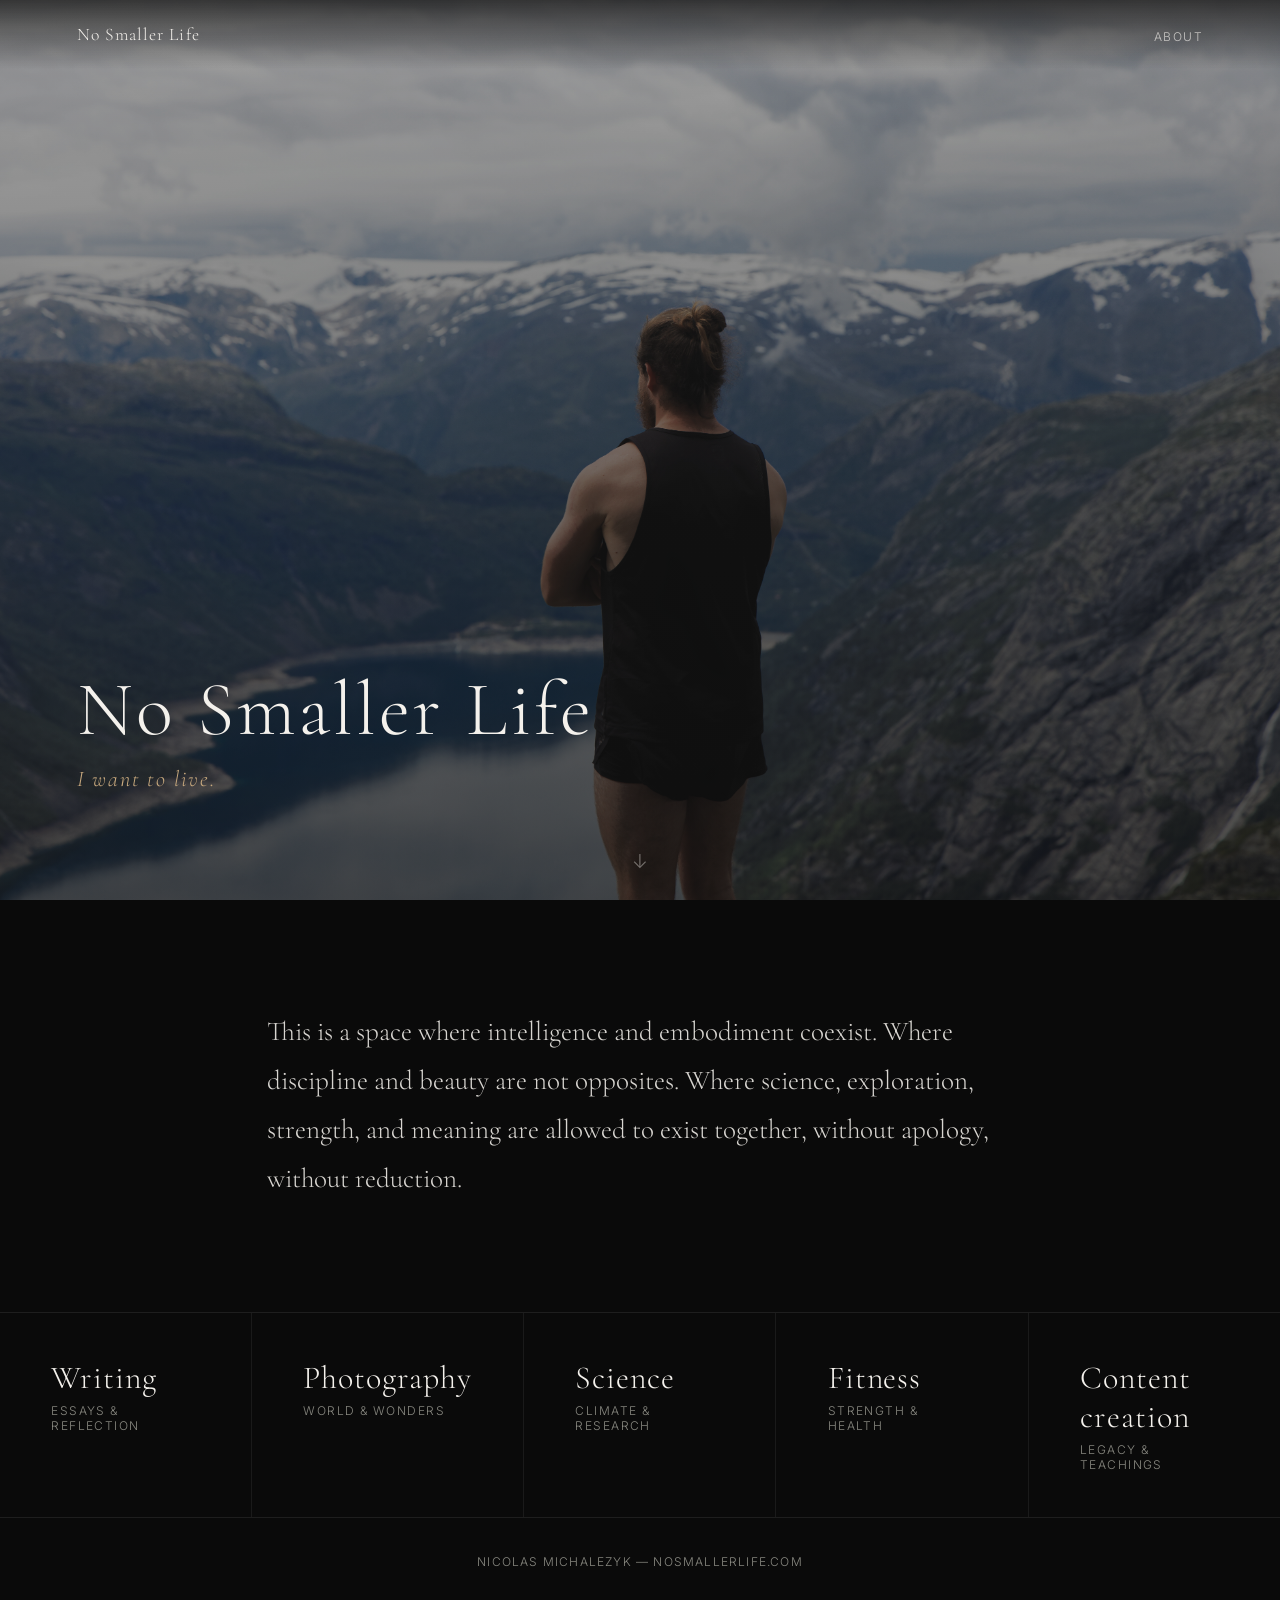
==== index.html @ 2b85eb11 "first commit" ====
<!DOCTYPE html>
<html lang="en">
<head>
    <meta charset="UTF-8">
    <meta name="viewport" content="width=device-width, initial-scale=1.0">
    <title>No Smaller Life</title>
    <link rel="stylesheet" href="style.css">
    <link href="https://fonts.googleapis.com/css2?family=Cormorant+Garamond:ital,wght@0,300;0,400;1,300;1,400&family=Inter:wght@300;400&display=swap" rel="stylesheet">
</head>
<body>

<nav class="nav">
    <a href="index.html" class="nav-logo">No Smaller Life</a>
    <div class="nav-links">
        <a href="about.html">About</a>
    </div>
</nav>

    <!-- HERO SECTION -->
    <section class="hero">
        <img src="images/hero.jpg" alt="Figure overlooking a Norwegian fjord" class="hero-image">
        <div class="hero-overlay"></div>
        <div class="hero-text">
            <h1>No Smaller Life</h1>
            <p class="tagline">I want to live.</p>
        </div>
        <div class="scroll-hint">↓</div>
    </section>

    <!-- INTRO SECTION -->
    <section class="intro">
        <div class="intro-inner">
            <p>
                This is a space where intelligence and embodiment coexist. 
                Where discipline and beauty are not opposites. 
                Where science, exploration, strength, and meaning are allowed 
                to exist together, without apology, without reduction.
            </p>
        </div>
    </section>

    <!-- ENTRY POINTS -->
    <section class="entry-points">
        <a href="#" class="entry">
            <span class="entry-label">Writing</span>
            <span class="entry-sub">Essays & reflection</span>
        </a>
        <a href="#" class="entry">
            <span class="entry-label">Photography</span>
            <span class="entry-sub">World & wonders</span>
        </a>
        <a href="#" class="entry">
            <span class="entry-label">Science</span>
            <span class="entry-sub">Climate & research</span>
        </a>
        <a href="#" class="entry">
            <span class="entry-label">Fitness</span>
            <span class="entry-sub">Strength & health</span>
        </a>
        <a href="#" class="entry">
            <span class="entry-label">Content creation</span>
            <span class="entry-sub">Legacy & teachings</span>
        </a>
    </section>

    <!-- FOOTER -->
    <footer>
        <p>Nicolas Michalezyk &mdash; nosmallerlife.com</p>
    </footer>

</body>
</html>
---- style.css ----
/* ─── RESET & BASE ─── */
*, *::before, *::after {
    margin: 0;
    padding: 0;
    box-sizing: border-box;
}

:root {
    --black: #0a0a0a;
    --white: #f4f1ec;
    --warm: #c8a97e;
    --grey: #888880;
    --font-serif: 'Cormorant Garamond', Georgia, serif;
    --font-sans: 'Inter', sans-serif;
}

html {
    scroll-behavior: smooth;
}

body {
    background-color: var(--black);
    color: var(--white);
    font-family: var(--font-sans);
    font-weight: 300;
}

/* ─── HERO ─── */
.hero {
    position: relative;
    width: 100%;
    height: 100vh;
    overflow: hidden;
}

.hero-image {
    position: absolute;
    width: 100%;
    height: 100%;
    object-fit: cover;
    object-position: center;
    opacity: 0.75;
}

.hero-overlay {
    position: absolute;
    inset: 0;
    background: linear-gradient(
        to bottom,
        rgba(10, 10, 10, 0.15) 0%,
        rgba(10, 10, 10, 0.55) 100%
    );
}

.hero-text {
    position: absolute;
    bottom: 12vh;
    left: 6vw;
}

.hero-text h1 {
    font-family: var(--font-serif);
    font-weight: 300;
    font-size: clamp(2.5rem, 6vw, 5rem);
    letter-spacing: 0.04em;
    color: var(--white);
    line-height: 1;
}

.hero-text .tagline {
    margin-top: 1rem;
    font-family: var(--font-serif);
    font-style: italic;
    font-weight: 300;
    font-size: clamp(1rem, 2vw, 1.4rem);
    color: var(--warm);
    letter-spacing: 0.08em;
}

.scroll-hint {
    position: absolute;
    bottom: 3vh;
    left: 50%;
    transform: translateX(-50%);
    color: var(--white);
    opacity: 0.4;
    font-size: 1.2rem;
    animation: float 2.5s ease-in-out infinite;
}

@keyframes float {
    0%, 100% { transform: translateX(-50%) translateY(0); }
    50% { transform: translateX(-50%) translateY(6px); }
}

/* ─── INTRO ─── */
.intro {
    padding: 12vh 6vw;
    max-width: 900px;
    margin: 0 auto;
}

.intro p {
    font-family: var(--font-serif);
    font-size: clamp(1.2rem, 2.2vw, 1.7rem);
    font-weight: 300;
    line-height: 1.8;
    color: var(--white);
    opacity: 0.88;
}

/* ─── ENTRY POINTS ─── */
.entry-points {
    display: flex;
    gap: 1px;
    background-color: #1a1a1a;
    border-top: 1px solid #1e1e1e;
    border-bottom: 1px solid #1e1e1e;
}

.entry {
    flex: 1;
    display: flex;
    flex-direction: column;
    padding: 5vh 4vw;
    text-decoration: none;
    background-color: var(--black);
    transition: background-color 0.3s ease;
    gap: 0.4rem;
}

.entry:hover {
    background-color: #111111;
}

.entry-label {
    font-family: var(--font-serif);
    font-size: clamp(1.3rem, 2.5vw, 2rem);
    font-weight: 300;
    color: var(--white);
    letter-spacing: 0.03em;
}

.entry-sub {
    font-family: var(--font-sans);
    font-size: 0.75rem;
    font-weight: 300;
    color: var(--grey);
    letter-spacing: 0.12em;
    text-transform: uppercase;
}

.entry:hover .entry-label {
    color: var(--warm);
    transition: color 0.3s ease;
}

/* ─── FOOTER ─── */
footer {
    padding: 4vh 6vw;
    text-align: center;
    font-size: 0.75rem;
    font-weight: 300;
    color: var(--grey);
    letter-spacing: 0.1em;
    text-transform: uppercase;
}


/* ─── NAV ─── */
.nav {
    position: fixed;
    top: 0;
    left: 0;
    right: 0;
    z-index: 100;
    display: flex;
    justify-content: space-between;
    align-items: center;
    padding: 1.5rem 6vw;
    background: linear-gradient(to bottom, rgba(10,10,10,0.7) 0%, transparent 100%);
}

.nav-logo {
    font-family: var(--font-serif);
    font-size: 1.1rem;
    font-weight: 300;
    letter-spacing: 0.06em;
    color: var(--white);
    text-decoration: none;
}

.nav-links a {
    font-family: var(--font-sans);
    font-size: 0.75rem;
    font-weight: 300;
    letter-spacing: 0.12em;
    text-transform: uppercase;
    color: var(--white);
    text-decoration: none;
    opacity: 0.7;
    transition: opacity 0.3s ease;
}

.nav-links a:hover {
    opacity: 1;
}
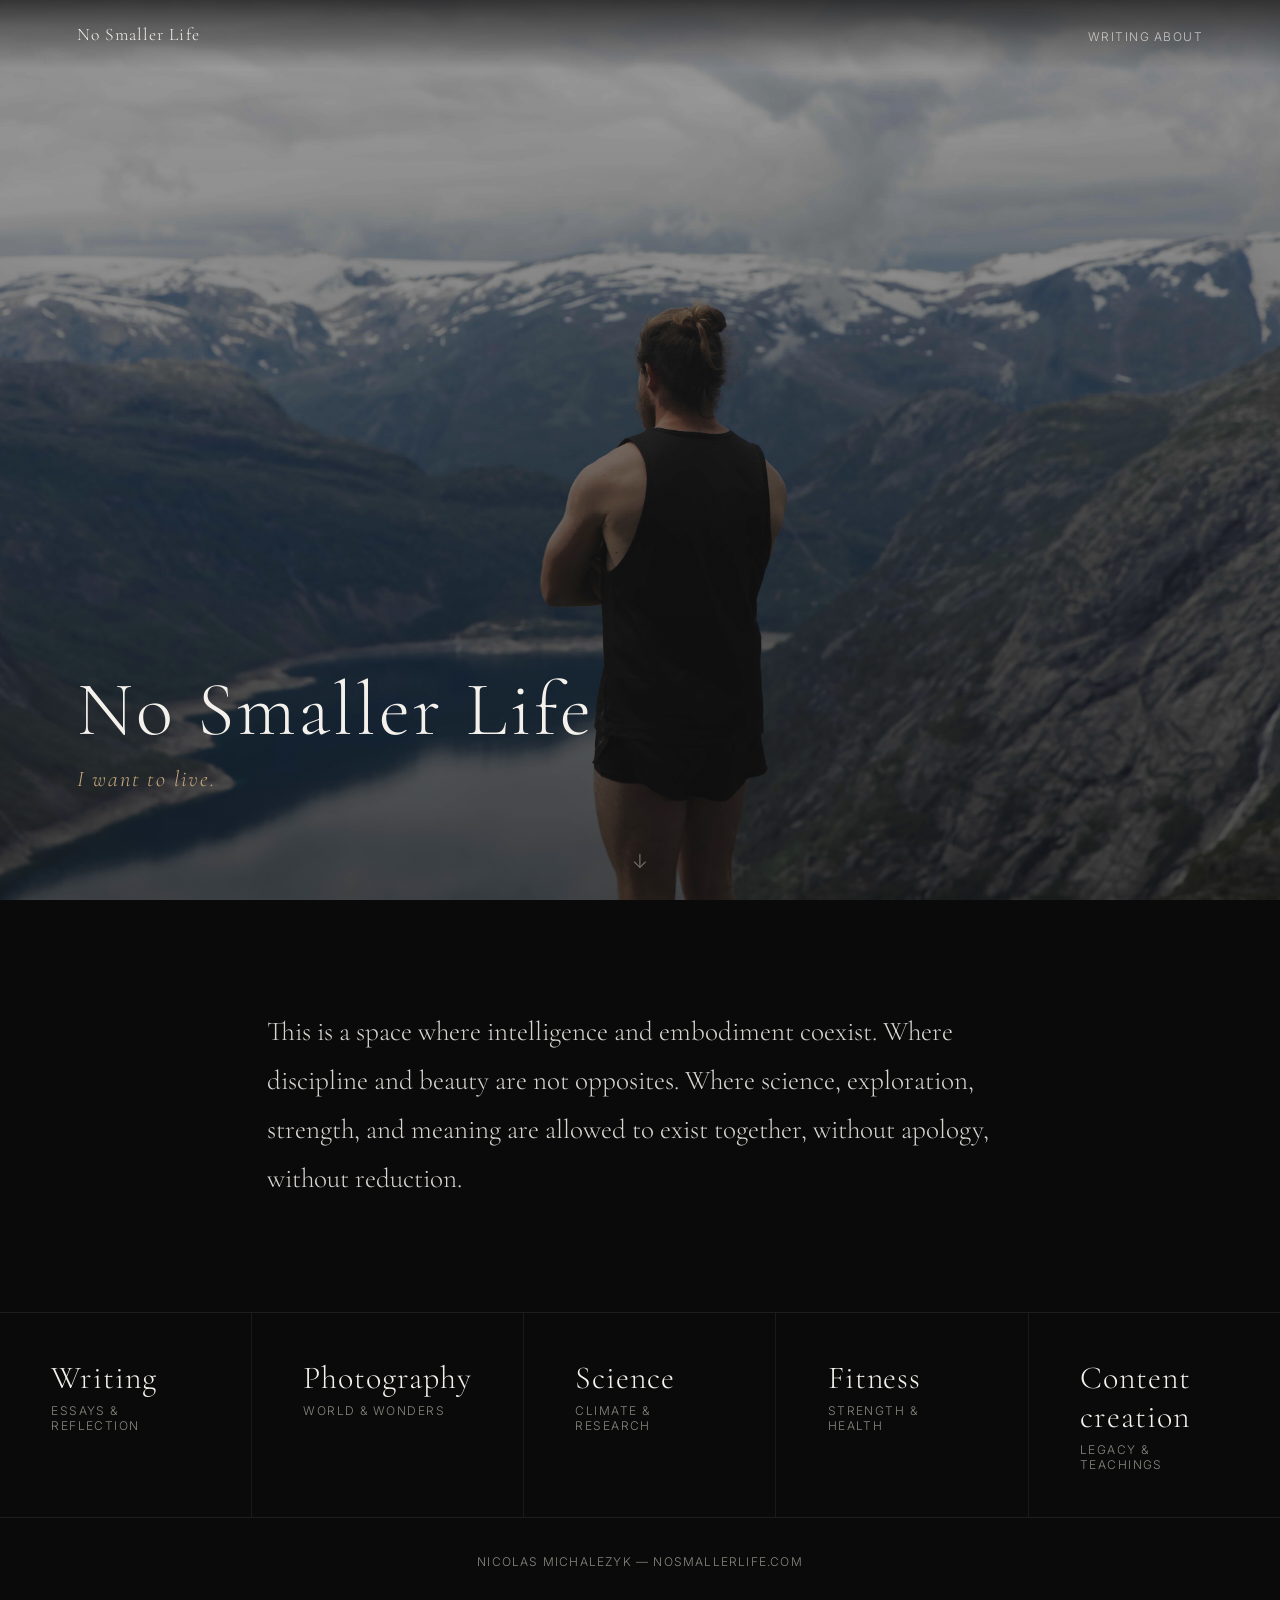
==== commit 4bb2026c: "add writing section and first essay" ====
--- a/index.html
+++ b/index.html
@@ -12,6 +12,7 @@
 <nav class="nav">
     <a href="index.html" class="nav-logo">No Smaller Life</a>
     <div class="nav-links">
+        <a href="writing.html">Writing</a>
         <a href="about.html">About</a>
     </div>
 </nav>
@@ -41,7 +42,7 @@
 
     <!-- ENTRY POINTS -->
     <section class="entry-points">
-        <a href="#" class="entry">
+        <a href="writing.html" class="entry">
             <span class="entry-label">Writing</span>
             <span class="entry-sub">Essays & reflection</span>
         </a>
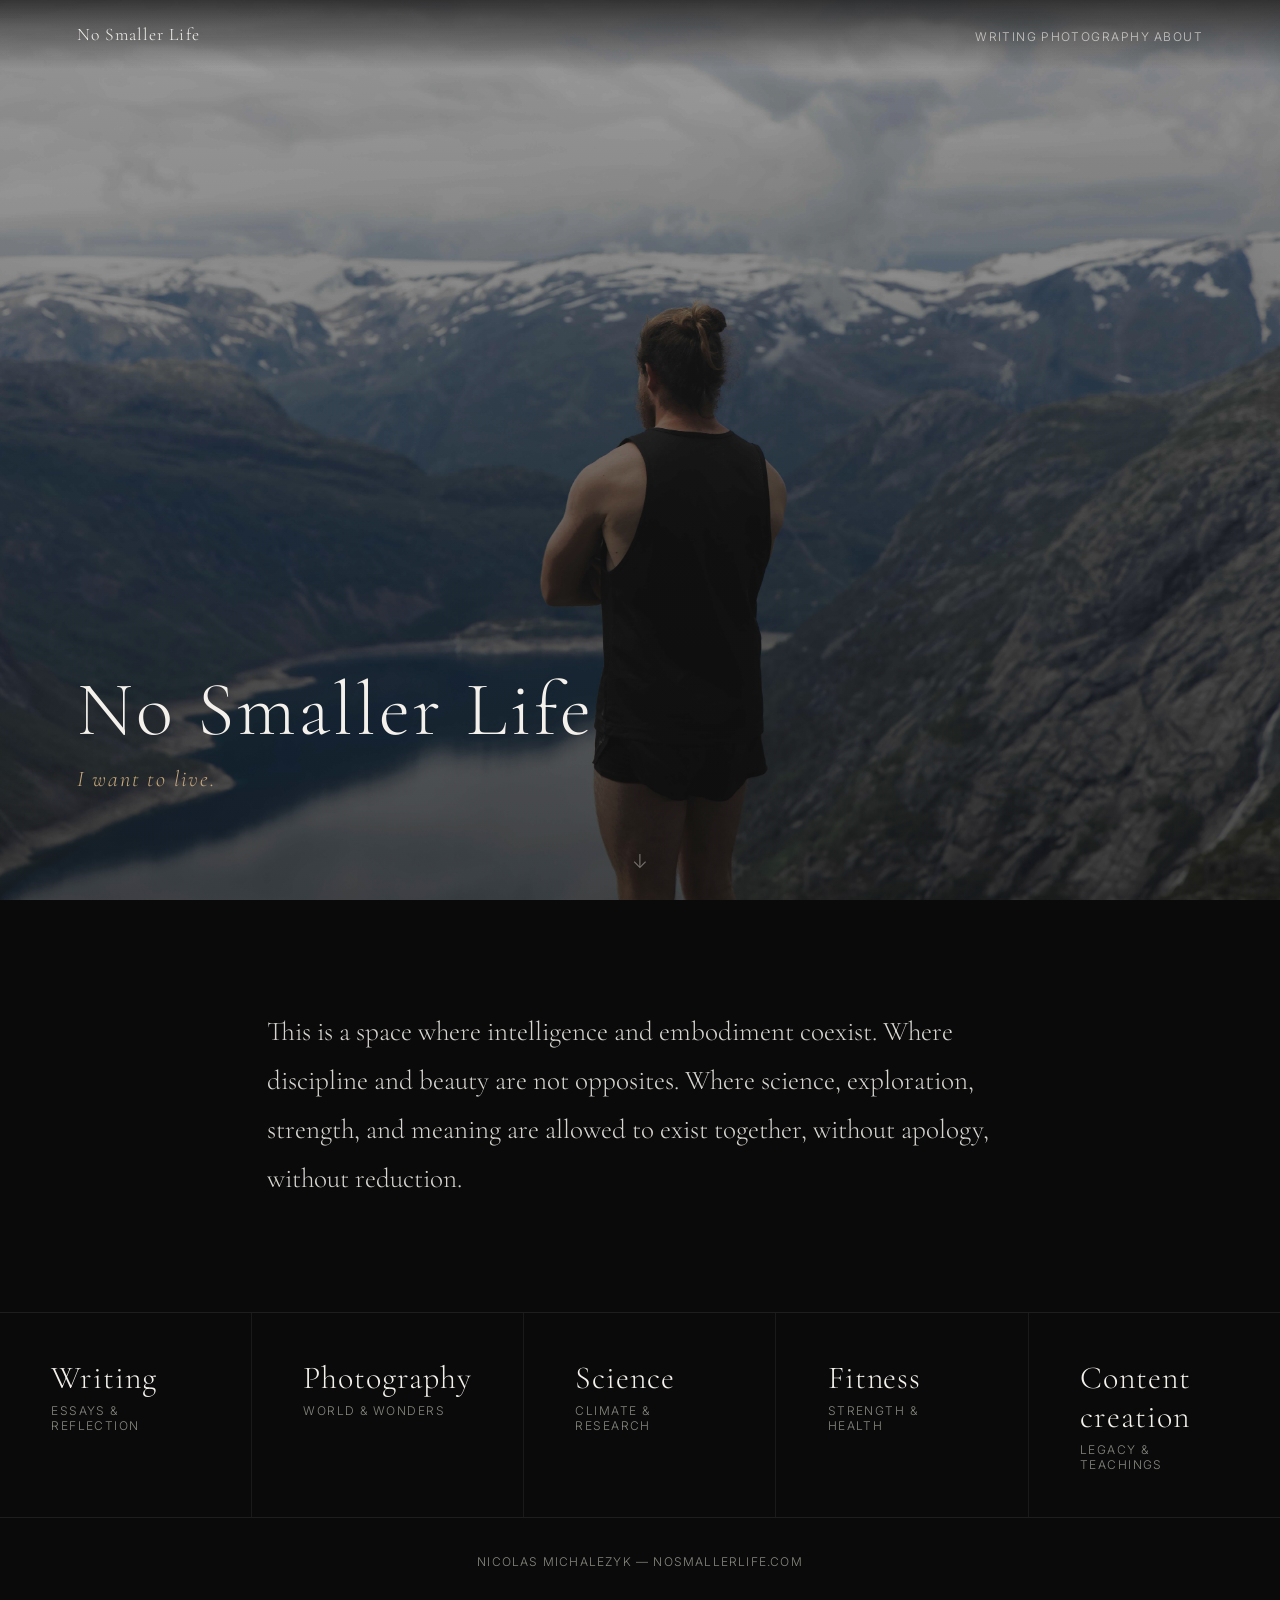
==== commit 07385eab: "add photography page with full portfolio" ====
--- a/index.html
+++ b/index.html
@@ -13,6 +13,7 @@
     <a href="index.html" class="nav-logo">No Smaller Life</a>
     <div class="nav-links">
         <a href="writing.html">Writing</a>
+        <a href="photography.html">Photography</a>
         <a href="about.html">About</a>
     </div>
 </nav>
@@ -46,7 +47,7 @@
             <span class="entry-label">Writing</span>
             <span class="entry-sub">Essays & reflection</span>
         </a>
-        <a href="#" class="entry">
+        <a href="photography.html" class="entry">
             <span class="entry-label">Photography</span>
             <span class="entry-sub">World & wonders</span>
         </a>
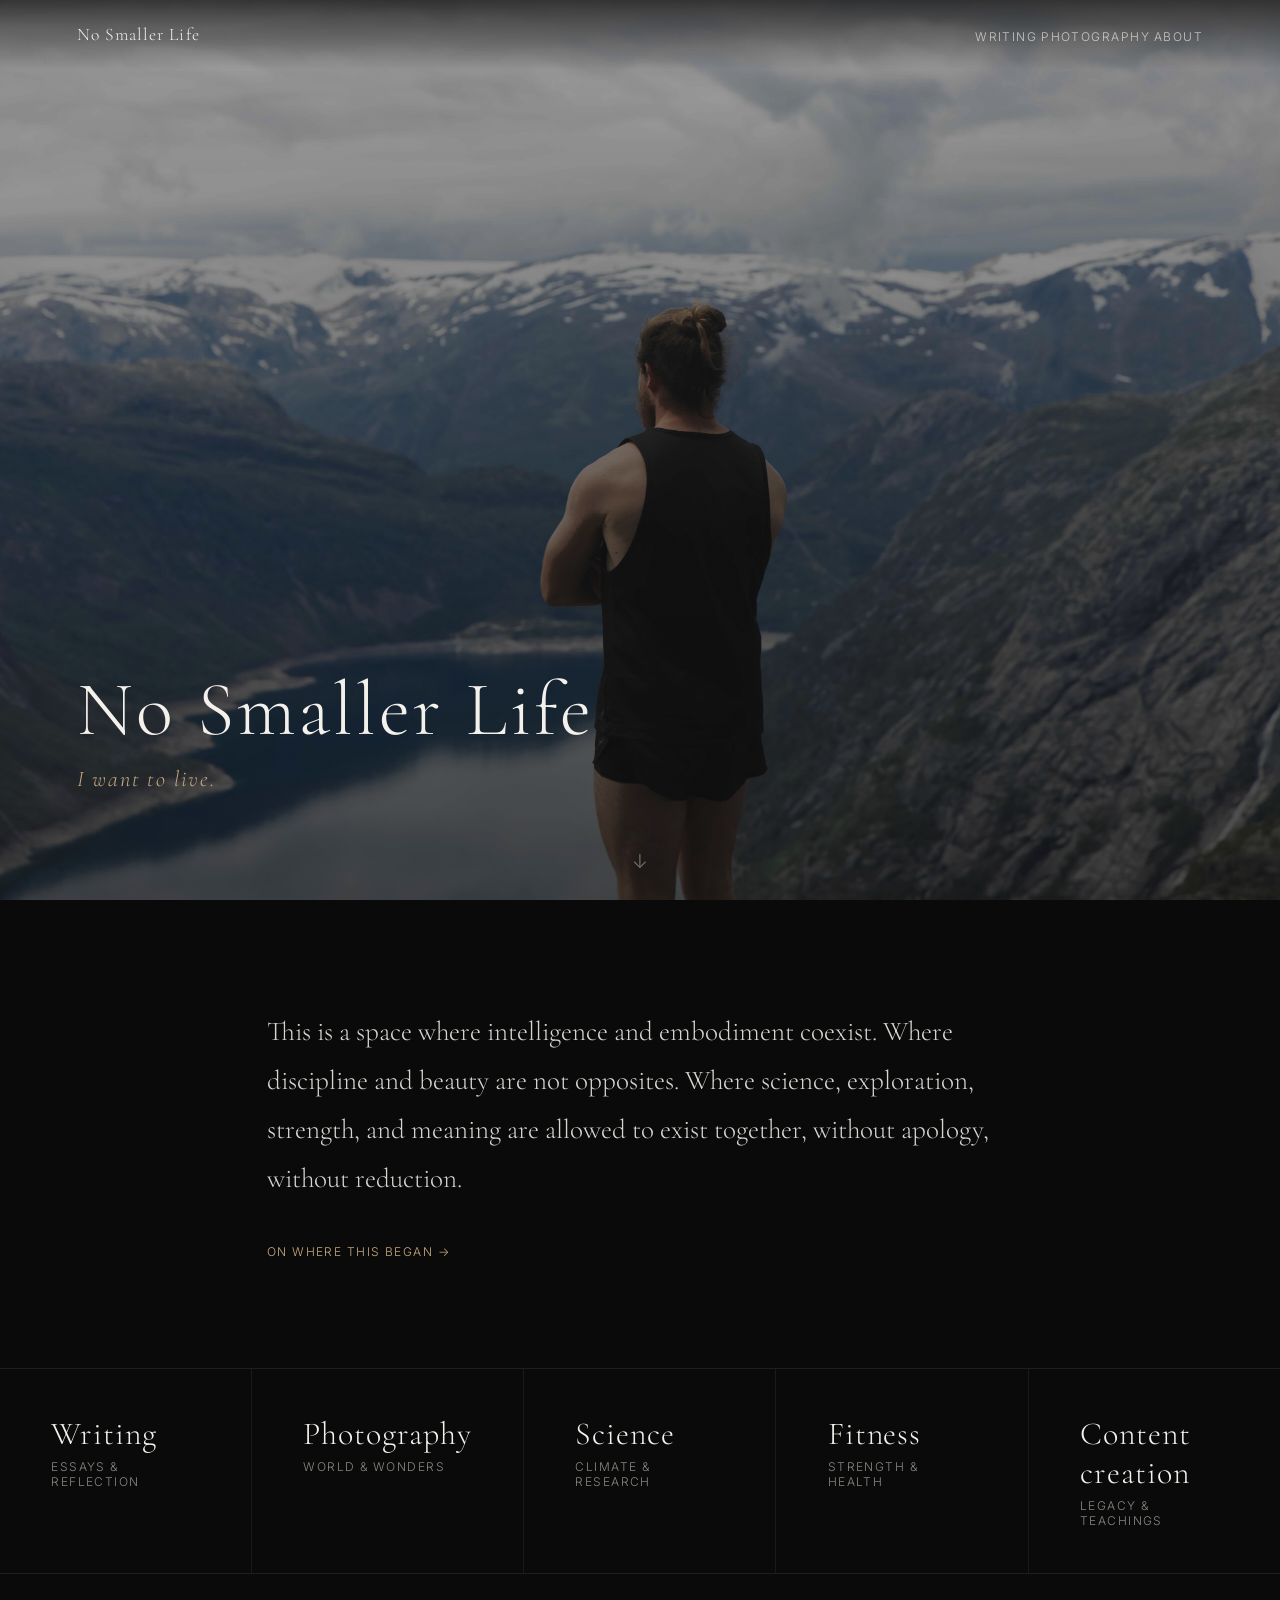
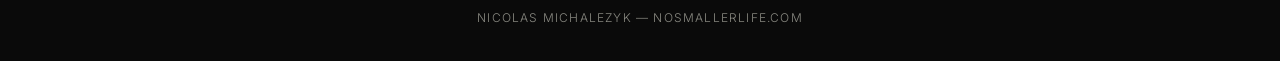
==== commit c779448e: "foreword version" ====
--- a/index.html
+++ b/index.html
@@ -30,16 +30,17 @@
     </section>
 
     <!-- INTRO SECTION -->
-    <section class="intro">
-        <div class="intro-inner">
-            <p>
-                This is a space where intelligence and embodiment coexist. 
-                Where discipline and beauty are not opposites. 
-                Where science, exploration, strength, and meaning are allowed 
-                to exist together, without apology, without reduction.
-            </p>
-        </div>
-    </section>
+        <section class="intro">
+            <div class="intro-inner">
+                <p>
+                    This is a space where intelligence and embodiment coexist. 
+                    Where discipline and beauty are not opposites. 
+                    Where science, exploration, strength, and meaning are allowed 
+                    to exist together, without apology, without reduction.
+                </p>
+                <a href="foreword.html" class="intro-foreword-link">On where this began →</a>
+            </div>
+        </section>
 
     <!-- ENTRY POINTS -->
     <section class="entry-points">
--- a/style.css
+++ b/style.css
@@ -108,6 +108,25 @@
     color: var(--white);
     opacity: 0.88;
 }
+
+/* ─── FOREWORD LINK ─── */
+.intro-foreword-link {
+    display: inline-block;
+    margin-top: 2.5rem;
+    font-family: var(--font-sans);
+    font-size: 0.75rem;
+    font-weight: 300;
+    letter-spacing: 0.12em;
+    text-transform: uppercase;
+    color: var(--warm);
+    text-decoration: none;
+    transition: opacity 0.3s ease;
+}
+
+.intro-foreword-link:hover {
+    opacity: 0.7;
+}
+
 
 /* ─── ENTRY POINTS ─── */
 .entry-points {
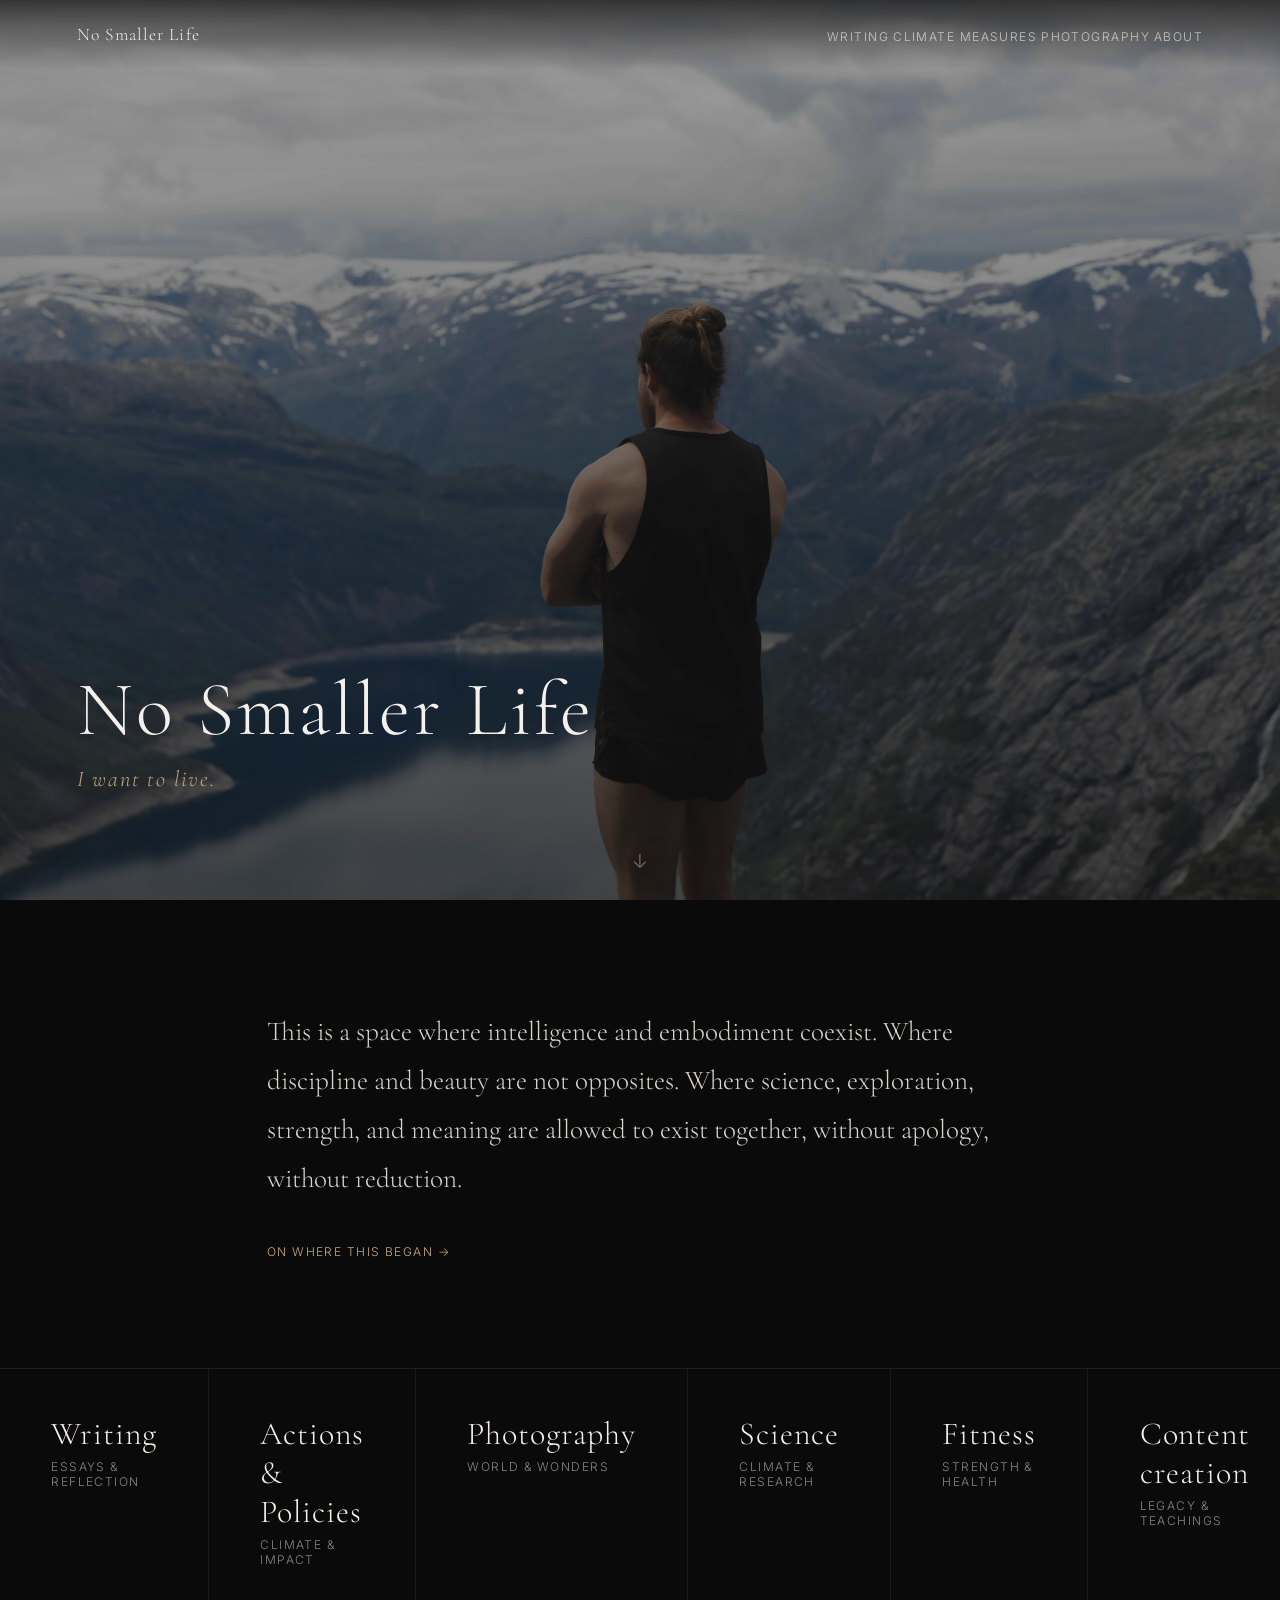
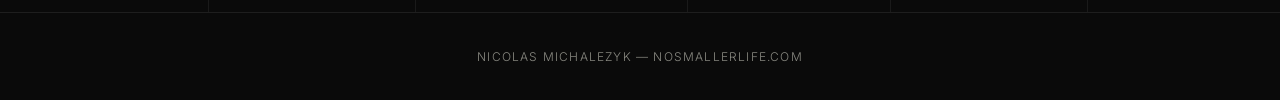
==== commit 0f132588: "Actions & Policies" ====
--- a/index.html
+++ b/index.html
@@ -13,6 +13,7 @@
     <a href="index.html" class="nav-logo">No Smaller Life</a>
     <div class="nav-links">
         <a href="writing.html">Writing</a>
+        <a href="actions-policies.html">Climate Measures</a>
         <a href="photography.html">Photography</a>
         <a href="about.html">About</a>
     </div>
@@ -48,19 +49,23 @@
             <span class="entry-label">Writing</span>
             <span class="entry-sub">Essays & reflection</span>
         </a>
+        <a href="actions-policies.html" class="entry">
+            <span class="entry-label">Actions & Policies</span>
+            <span class="entry-sub">Climate & impact</span>
+        </a>
         <a href="photography.html" class="entry">
             <span class="entry-label">Photography</span>
             <span class="entry-sub">World & wonders</span>
         </a>
-        <a href="#" class="entry">
+        <a href="science.html" class="entry">
             <span class="entry-label">Science</span>
             <span class="entry-sub">Climate & research</span>
         </a>
-        <a href="#" class="entry">
+        <a href="fitness.html" class="entry">
             <span class="entry-label">Fitness</span>
             <span class="entry-sub">Strength & health</span>
         </a>
-        <a href="#" class="entry">
+        <a href="content-creation.html" class="entry">
             <span class="entry-label">Content creation</span>
             <span class="entry-sub">Legacy & teachings</span>
         </a>
